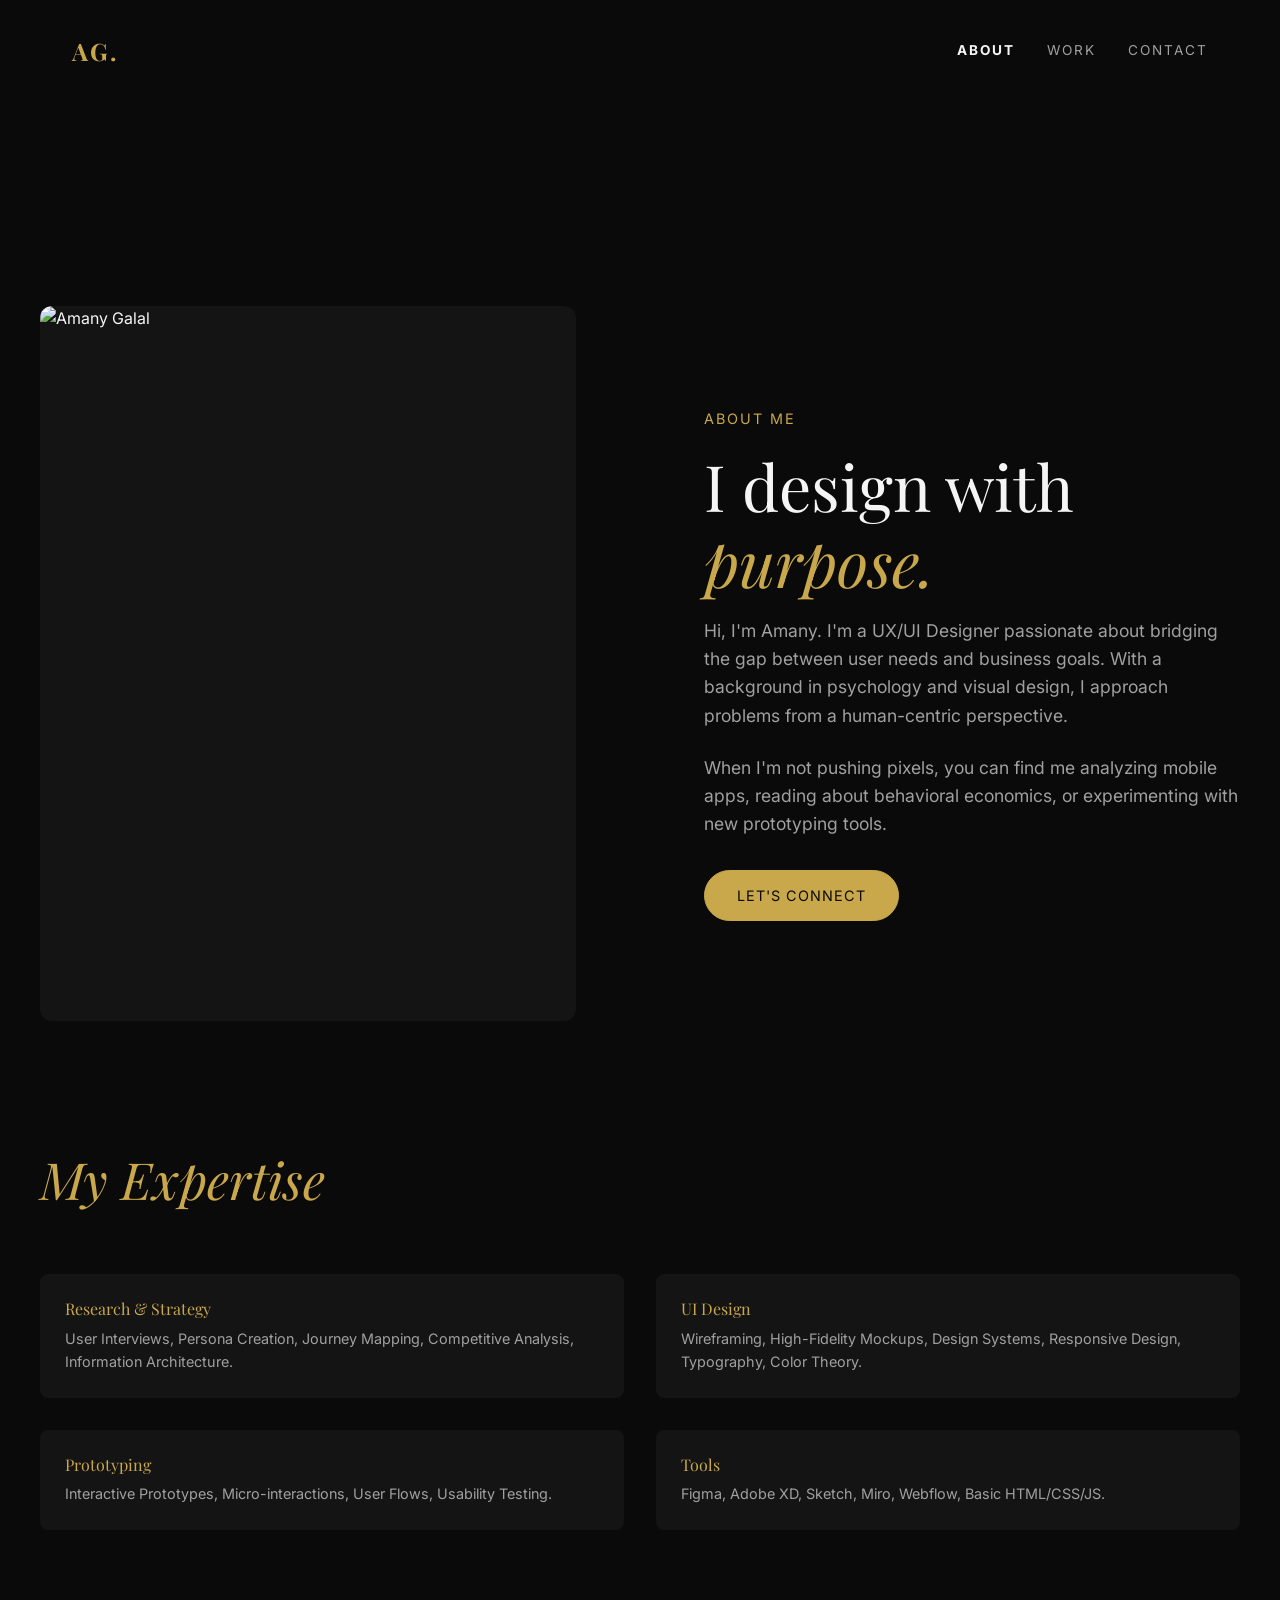
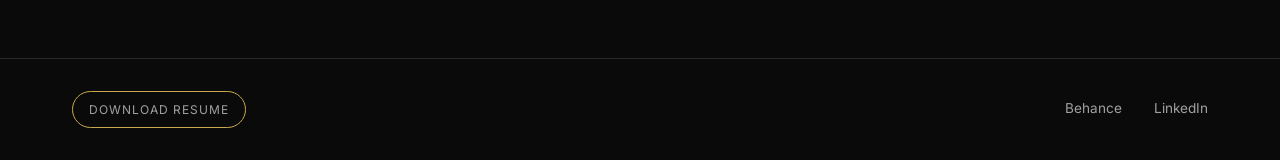
==== about.html @ 67572cde "first upload" ====
<!DOCTYPE html>
<html lang="en">
<head>
  <meta charset="UTF-8">
  <meta name="viewport" content="width=device-width, initial-scale=1.0">
  <title>About | Amany Galal</title>
  
  <link rel="preconnect" href="https://fonts.googleapis.com">
  <link rel="preconnect" href="https://fonts.gstatic.com" crossorigin>
  <link href="https://fonts.googleapis.com/css2?family=Inter:wght@300;400;500&family=Playfair+Display:ital,wght@0,400;0,600;1,400&display=swap" rel="stylesheet">
  
  <link rel="stylesheet" href="css/style.css">
  <link rel="stylesheet" href="css/animations.css">
  <link rel="stylesheet" href="css/responsive.css">

  <style>
    .about-grid {
      display: grid;
      grid-template-columns: 1fr 1fr;
      gap: var(--spacing-xl);
      align-items: center;
      margin-top: calc(var(--spacing-xl) + 50px);
    }
    .about-image {
      width: 100%;
      aspect-ratio: 3/4;
      background: var(--surface-color);
      border-radius: 12px;
      object-fit: cover;
    }
    .skills-grid {
      display: grid;
      grid-template-columns: 1fr 1fr;
      gap: var(--spacing-md);
      margin-top: var(--spacing-lg);
    }
    .skill-item h4 {
      color: var(--accent-gold);
      font-size: 1rem;
      margin-bottom: 0.5rem;
    }
    .skill-item p {
      color: var(--text-secondary);
      font-size: 0.9rem;
    }
    
    @media (max-width: 768px) {
      .about-grid {
        grid-template-columns: 1fr;
      }
    }
  </style>
</head>
<body>

  <section class="section container">
    <div class="about-grid">
      <div class="reveal">
        <img src="assets/images/profile.jpg" alt="Amany Galal" class="about-image">
      </div>
      
      <div class="about-content reveal delay-1">
        <span class="section-number">ABOUT ME</span>
        <h1 class="h1" style="margin: 1rem 0;">I design with <span class="text-accent">purpose.</span></h1>
        <p class="text-muted" style="margin-bottom: 1.5rem; font-size: 1.1rem;">
          Hi, I'm Amany. I'm a UX/UI Designer passionate about bridging the gap between user needs and business goals. With a background in psychology and visual design, I approach problems from a human-centric perspective.
        </p>
        <p class="text-muted" style="margin-bottom: 2rem; font-size: 1.1rem;">
          When I'm not pushing pixels, you can find me analyzing mobile apps, reading about behavioral economics, or experimenting with new prototyping tools.
        </p>
        <a href="contact.html" class="btn btn-solid">Let's Connect</a>
      </div>
    </div>

    <!-- Skills Section -->
    <div class="reveal" style="margin-top: var(--spacing-xl);">
      <h2 class="h2 text-accent">My Expertise</h2>
      <div class="skills-grid">
        <div class="skill-item card" style="padding: 1.5rem;">
          <h4>Research & Strategy</h4>
          <p>User Interviews, Persona Creation, Journey Mapping, Competitive Analysis, Information Architecture.</p>
        </div>
        <div class="skill-item card" style="padding: 1.5rem;">
          <h4>UI Design</h4>
          <p>Wireframing, High-Fidelity Mockups, Design Systems, Responsive Design, Typography, Color Theory.</p>
        </div>
        <div class="skill-item card" style="padding: 1.5rem;">
          <h4>Prototyping</h4>
          <p>Interactive Prototypes, Micro-interactions, User Flows, Usability Testing.</p>
        </div>
        <div class="skill-item card" style="padding: 1.5rem;">
          <h4>Tools</h4>
          <p>Figma, Adobe XD, Sketch, Miro, Webflow, Basic HTML/CSS/JS.</p>
        </div>
      </div>
    </div>
  </section>

  <!-- Scripts -->
  <script src="js/main.js"></script>
  <script src="js/animations.js"></script>
</body>
</html>
---- css/style.css ----
/* ==========================================================================
   Design Tokens & Variables
   ========================================================================== */
:root {
  /* Colors */
  --bg-color: #0a0a0a;
  --surface-color: #141414;
  --surface-elevated: #1a1a1a;
  --text-primary: #f5f5f5;
  --text-secondary: #a0a0a0;
  --accent-gold: #c9a84c;
  --accent-gold-light: #e8c96a;
  --border-color: #2a2a2a;

  /* Typography */
  --font-heading: 'Playfair Display', serif;
  --font-body: 'Inter', sans-serif;
  
  /* Spacing */
  --spacing-xs: 0.5rem;
  --spacing-sm: 1rem;
  --spacing-md: 2rem;
  --spacing-lg: 4rem;
  --spacing-xl: 8rem;

  /* Transitions */
  --transition-fast: 0.2s ease;
  --transition-normal: 0.3s cubic-bezier(0.4, 0, 0.2, 1);
  --transition-slow: 0.6s cubic-bezier(0.4, 0, 0.2, 1);
}

/* ==========================================================================
   Base Styles & Reset
   ========================================================================== */
*, *::before, *::after {
  box-sizing: border-box;
  margin: 0;
  padding: 0;
}

html {
  scroll-behavior: smooth;
  font-size: 16px;
}

body {
  font-family: var(--font-body);
  background-color: var(--bg-color);
  color: var(--text-primary);
  line-height: 1.6;
  -webkit-font-smoothing: antialiased;
  -moz-osx-font-smoothing: grayscale;
  overflow-x: hidden;
}

h1, h2, h3, h4, h5, h6 {
  font-family: var(--font-heading);
  font-weight: 400;
  line-height: 1.2;
  margin-bottom: var(--spacing-sm);
}

a {
  color: inherit;
  text-decoration: none;
  transition: color var(--transition-fast);
}

img {
  max-width: 100%;
  height: auto;
  display: block;
}

ul {
  list-style: none;
}

/* ==========================================================================
   Typography Helpers
   ========================================================================== */
.text-accent {
  color: var(--accent-gold);
  font-style: italic;
}

.text-muted {
  color: var(--text-secondary);
}

.h1 { font-size: clamp(3rem, 5vw, 5rem); }
.h2 { font-size: clamp(2.5rem, 4vw, 4rem); }
.h3 { font-size: clamp(2rem, 3vw, 3rem); }

/* ==========================================================================
   Layout & Components
   ========================================================================== */
.container {
  width: 100%;
  max-width: 1200px;
  margin: 0 auto;
  padding: 0 var(--spacing-md);
}

.section {
  padding: var(--spacing-xl) 0;
}

/* Buttons */
.btn {
  display: inline-flex;
  align-items: center;
  justify-content: center;
  padding: 0.8rem 2rem;
  font-family: var(--font-body);
  font-size: 0.9rem;
  letter-spacing: 1px;
  text-transform: uppercase;
  border: 1px solid var(--accent-gold);
  color: var(--accent-gold);
  background: transparent;
  border-radius: 50px;
  cursor: pointer;
  transition: all var(--transition-normal);
}

.btn:hover {
  background: var(--accent-gold);
  color: var(--bg-color);
  transform: translateY(-2px);
  box-shadow: 0 4px 15px rgba(201, 168, 76, 0.2);
}

.btn-solid {
  background: var(--accent-gold);
  color: var(--bg-color);
}

.btn-solid:hover {
  background: transparent;
  color: var(--accent-gold);
}

/* Cards */
.card {
  background: var(--surface-color);
  border-radius: 8px;
  overflow: hidden;
  transition: transform var(--transition-normal), box-shadow var(--transition-normal);
  border: 1px solid transparent;
}

.card:hover {
  transform: translateY(-8px);
  border-color: var(--border-color);
  background: var(--surface-elevated);
}

/* ==========================================================================
   Navigation
   ========================================================================== */
.navbar {
  position: fixed;
  top: 0;
  left: 0;
  width: 100%;
  padding: var(--spacing-md) 0;
  z-index: 100;
  transition: all var(--transition-normal);
}

.navbar.scrolled {
  background: rgba(10, 10, 10, 0.95);
  backdrop-filter: blur(10px);
  padding: var(--spacing-sm) 0;
  border-bottom: 1px solid var(--border-color);
}

.nav-container {
  display: flex;
  justify-content: space-between;
  align-items: center;
}

.logo {
  font-family: var(--font-heading);
  font-size: 1.5rem;
  font-weight: 700;
  color: var(--accent-gold);
  letter-spacing: 2px;
}

.nav-links {
  display: flex;
  gap: var(--spacing-md);
}

.nav-links a {
  font-size: 0.85rem;
  text-transform: uppercase;
  letter-spacing: 2px;
  color: var(--text-secondary);
}

.nav-links a:hover,
.nav-links a.active {
  color: var(--text-primary);
}

.hamburger {
  display: none;
  cursor: pointer;
  background: none;
  border: none;
  color: var(--text-primary);
  font-size: 1.5rem;
}

/* ==========================================================================
   Hero Section
   ========================================================================== */
.hero {
  min-height: 100vh;
  display: flex;
  align-items: center;
  position: relative;
  overflow: hidden;
}

.hero-grid {
  display: grid;
  grid-template-columns: 1fr 1fr;
  gap: var(--spacing-xl);
  align-items: center;
}

.hero-dots {
  position: absolute;
  top: 0;
  left: 0;
  width: 50%;
  height: 100%;
  background-image: radial-gradient(var(--text-secondary) 1px, transparent 1px);
  background-size: 30px 30px;
  opacity: 0.15;
  mask-image: linear-gradient(to right, black, transparent);
  -webkit-mask-image: linear-gradient(to right, black, transparent);
}

.hero-content {
  grid-column: 2;
  position: relative;
  z-index: 10;
}

.hero-subtitle {
  text-transform: uppercase;
  letter-spacing: 3px;
  color: var(--accent-gold);
  font-size: 0.85rem;
  margin-bottom: var(--spacing-md);
  display: block;
}

.hero-title {
  margin-bottom: var(--spacing-md);
}

.hero-desc {
  color: var(--text-secondary);
  max-width: 500px;
  margin-bottom: var(--spacing-lg);
  font-size: 1.1rem;
}

.hero-image-wrapper {
  display: flex;
  justify-content: center;
  align-items: center;
  position: relative;
  z-index: 5;
}

.hero-profile-img {
  width: 100%;
  max-width: 420px;
  aspect-ratio: 3/4;
  border-radius: 24px;
  object-fit: cover;
  box-shadow: 0 20px 40px rgba(0,0,0,0.5);
  border: 1px solid var(--border-color);
}

/* ==========================================================================
   Services Section
   ========================================================================== */
.services-header {
  margin-bottom: var(--spacing-lg);
  display: grid;
  grid-template-columns: auto 1fr;
  gap: var(--spacing-md);
  align-items: baseline;
}

.section-number {
  color: var(--accent-gold);
  font-size: 0.9rem;
  letter-spacing: 2px;
}

.services-grid {
  display: grid;
  grid-template-columns: repeat(2, 1fr);
  gap: var(--spacing-md);
  margin-top: var(--spacing-lg);
}

.service-card {
  padding: var(--spacing-lg);
}

.service-icon {
  font-size: 2rem;
  color: var(--text-primary);
  margin-bottom: var(--spacing-md);
}

.service-title {
  font-size: 1.5rem;
  margin-bottom: var(--spacing-sm);
}

.service-desc {
  color: var(--text-secondary);
  margin-bottom: var(--spacing-md);
  font-size: 0.95rem;
}

.service-link {
  color: var(--accent-gold);
  font-size: 0.85rem;
  text-transform: uppercase;
  letter-spacing: 1px;
  display: inline-flex;
  align-items: center;
  gap: 8px;
}

/* ==========================================================================
   Projects Preview
   ========================================================================== */
.projects-grid {
  display: grid;
  grid-template-columns: repeat(3, 1fr);
  gap: var(--spacing-md);
  margin-top: var(--spacing-lg);
}

.project-card {
  display: block;
}

.project-image {
  width: 100%;
  aspect-ratio: 16/10;
  object-fit: cover;
  background: var(--surface-color);
}

.project-info {
  padding: var(--spacing-md);
}

.project-category {
  color: var(--accent-gold);
  font-size: 0.75rem;
  text-transform: uppercase;
  letter-spacing: 2px;
  margin-bottom: 0.5rem;
  display: block;
}

.project-title {
  font-size: 1.2rem;
  font-family: var(--font-body);
  font-weight: 500;
}

/* ==========================================================================
   Contact CTA
   ========================================================================== */
.contact-cta {
  text-align: center;
  padding: var(--spacing-xl) 0;
  border-top: 1px solid var(--border-color);
}

.contact-cta-title {
  margin-bottom: var(--spacing-md);
}

.availability {
  display: inline-flex;
  align-items: center;
  gap: 10px;
  padding: 0.5rem 1.5rem;
  border-radius: 50px;
  background: rgba(201, 168, 76, 0.1);
  color: var(--accent-gold);
  font-size: 0.9rem;
  margin-top: var(--spacing-lg);
  border: 1px solid rgba(201, 168, 76, 0.2);
}

.availability-dot {
  width: 8px;
  height: 8px;
  background: #4caf50;
  border-radius: 50%;
  box-shadow: 0 0 10px #4caf50;
}

/* ==========================================================================
   Footer
   ========================================================================== */
.footer {
  padding: var(--spacing-md) 0;
  border-top: 1px solid var(--border-color);
}

.footer-content {
  display: flex;
  justify-content: space-between;
  align-items: center;
}

.footer-links {
  display: flex;
  gap: var(--spacing-md);
}

.footer-links a {
  font-size: 0.85rem;
  color: var(--text-secondary);
}

.footer-links a:hover {
  color: var(--text-primary);
}
---- css/animations.css ----
/* ==========================================================================
   Animations & Transitions
   ========================================================================== */

/* Page Transition Overlay */
.page-transition-overlay {
  position: fixed;
  top: 0;
  left: 0;
  width: 100%;
  height: 100%;
  background-color: var(--bg-color);
  z-index: 9999;
  pointer-events: none;
  opacity: 0;
  transition: opacity 0.5s ease-in-out;
}

.page-transition-overlay.active {
  opacity: 1;
  pointer-events: all;
}

/* Scroll Reveal Animations */
.reveal {
  opacity: 0;
  transform: translateY(30px);
  transition: opacity 0.8s ease-out, transform 0.8s ease-out;
  will-change: opacity, transform;
}

.reveal.active {
  opacity: 1;
  transform: translateY(0);
}

/* Staggered Children Delays */
.delay-1 { transition-delay: 0.1s; }
.delay-2 { transition-delay: 0.2s; }
.delay-3 { transition-delay: 0.3s; }
.delay-4 { transition-delay: 0.4s; }

/* Keyframes */
@keyframes fadeIn {
  from { opacity: 0; }
  to { opacity: 1; }
}

@keyframes fadeInUp {
  from {
    opacity: 0;
    transform: translateY(20px);
  }
  to {
    opacity: 1;
    transform: translateY(0);
  }
}

@keyframes fadeInLeft {
  from {
    opacity: 0;
    transform: translateX(-30px);
  }
  to {
    opacity: 1;
    transform: translateX(0);
  }
}

@keyframes pulse-glow {
  0% { box-shadow: 0 0 0 0 rgba(76, 175, 80, 0.4); }
  70% { box-shadow: 0 0 0 10px rgba(76, 175, 80, 0); }
  100% { box-shadow: 0 0 0 0 rgba(76, 175, 80, 0); }
}

/* Apply specific animations */
.hero-content > * {
  animation: fadeInUp 0.8s ease-out backwards;
}

.hero-subtitle { animation-delay: 0.2s; }
.hero-title { animation-delay: 0.4s; }
.hero-desc { animation-delay: 0.6s; }
.hero .btn { animation-delay: 0.8s; }

.hero-dots {
  animation: fadeIn 1.5s ease-out 1s backwards;
}

.availability-dot {
  animation: pulse-glow 2s infinite;
}

/* Image Hover Effects */
.img-hover-zoom {
  overflow: hidden;
}

.img-hover-zoom img {
  transition: transform 0.6s cubic-bezier(0.25, 0.46, 0.45, 0.94);
}

.card:hover .img-hover-zoom img {
  transform: scale(1.05);
}

/* Link Underline Animation */
.link-underline {
  position: relative;
  text-decoration: none;
}

.link-underline::after {
  content: '';
  position: absolute;
  width: 100%;
  transform: scaleX(0);
  height: 1px;
  bottom: -4px;
  left: 0;
  background-color: var(--accent-gold);
  transform-origin: bottom right;
  transition: transform 0.3s ease-out;
}

.link-underline:hover::after {
  transform: scaleX(1);
  transform-origin: bottom left;
}
---- css/responsive.css ----
/* ==========================================================================
   Responsive Breakpoints
   ========================================================================== */

/* Large Desktop (1200px) */
@media screen and (max-width: 1200px) {
  :root {
    --spacing-xl: 6rem;
  }
  
  .container {
    max-width: 960px;
  }
}

/* Tablet / Small Desktop (992px) */
@media screen and (max-width: 992px) {
  :root {
    --spacing-xl: 5rem;
  }
  
  .container {
    max-width: 720px;
  }
  
  .projects-grid {
    grid-template-columns: repeat(2, 1fr);
  }
}

/* Tablet Portrait (768px) */
@media screen and (max-width: 768px) {
  :root {
    --spacing-md: 1.5rem;
    --spacing-lg: 3rem;
  }

  /* Typography */
  html {
    font-size: 15px;
  }

  /* Navigation Mobile Menu */
  .hamburger {
    display: block;
    z-index: 1000;
  }

  .nav-links {
    position: fixed;
    top: 0;
    right: -100%;
    width: 70vw;
    height: 100vh;
    background: var(--surface-color);
    flex-direction: column;
    justify-content: center;
    align-items: center;
    transition: right var(--transition-normal);
    z-index: 999;
    border-left: 1px solid var(--border-color);
    box-shadow: -10px 0 30px rgba(0,0,0,0.5);
  }

  .nav-links.active {
    right: 0;
  }

  .nav-links a {
    font-size: 1.2rem;
  }

  /* Hero adjustments */
  .hero-grid {
    grid-template-columns: 1fr;
    text-align: center;
    padding-top: 100px; /* offset for navbar */
  }

  .hero-content {
    grid-column: 1;
  }

  .hero-dots {
    width: 100%;
    mask-image: linear-gradient(to bottom, black, transparent);
    -webkit-mask-image: linear-gradient(to bottom, black, transparent);
    opacity: 0.1;
  }

  .hero-desc {
    margin: 0 auto var(--spacing-lg);
  }

  /* Services adjustments */
  .services-header {
    grid-template-columns: 1fr;
    text-align: center;
  }

  .services-grid {
    grid-template-columns: 1fr;
  }
  
  /* Footer adjustments */
  .footer-content {
    flex-direction: column;
    gap: var(--spacing-md);
    text-align: center;
  }
}

/* Mobile Portrait (480px) */
@media screen and (max-width: 480px) {
  .nav-links {
    width: 100vw;
  }

  .projects-grid {
    grid-template-columns: 1fr;
  }
  
  .h1 { font-size: 2.5rem; }
  .h2 { font-size: 2rem; }
  
  .btn {
    width: 100%;
  }
}
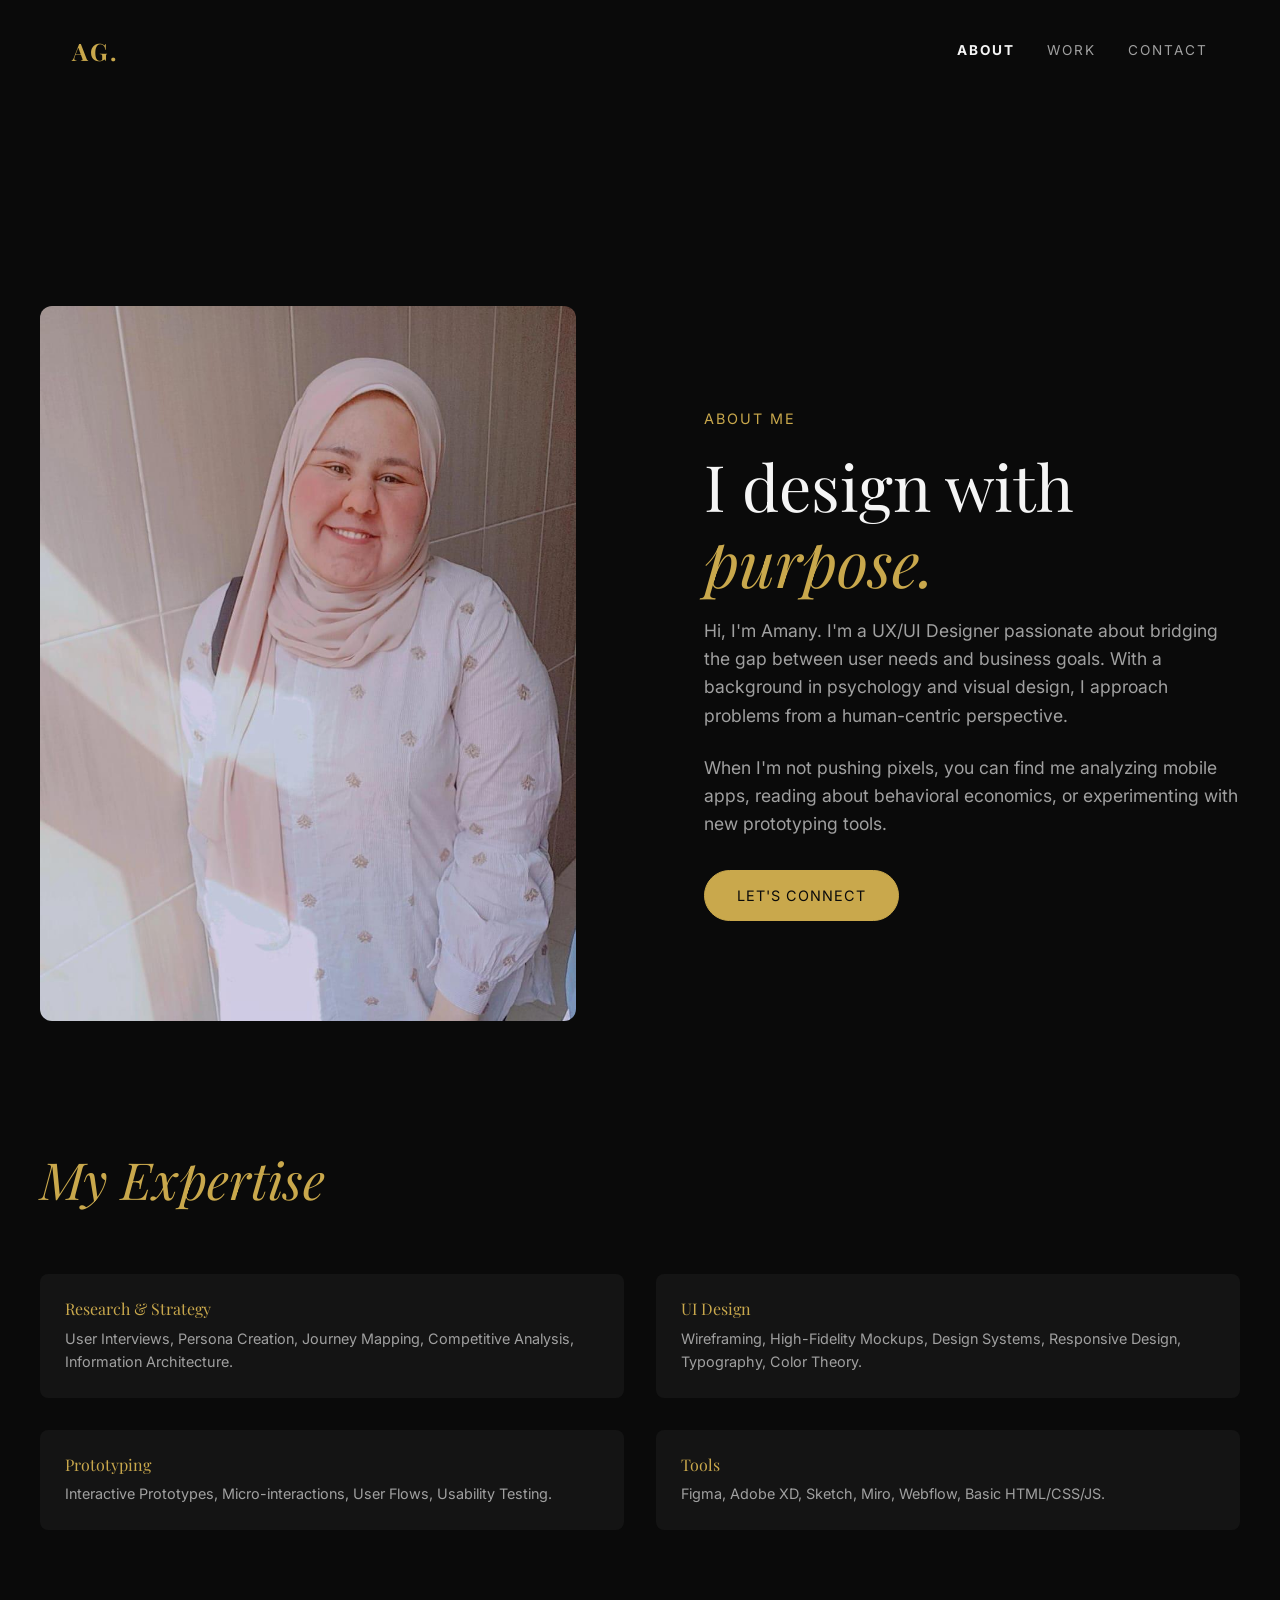
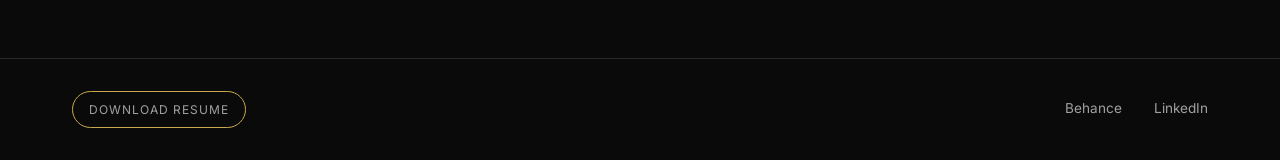
==== commit 699d2bf0: "update project files" ====
--- a/about.html
+++ b/about.html
@@ -1,14 +1,17 @@
 <!DOCTYPE html>
 <html lang="en">
+
 <head>
   <meta charset="UTF-8">
   <meta name="viewport" content="width=device-width, initial-scale=1.0">
   <title>About | Amany Galal</title>
-  
+
   <link rel="preconnect" href="https://fonts.googleapis.com">
   <link rel="preconnect" href="https://fonts.gstatic.com" crossorigin>
-  <link href="https://fonts.googleapis.com/css2?family=Inter:wght@300;400;500&family=Playfair+Display:ital,wght@0,400;0,600;1,400&display=swap" rel="stylesheet">
-  
+  <link
+    href="https://fonts.googleapis.com/css2?family=Inter:wght@300;400;500&family=Playfair+Display:ital,wght@0,400;0,600;1,400&display=swap"
+    rel="stylesheet">
+
   <link rel="stylesheet" href="css/style.css">
   <link rel="stylesheet" href="css/animations.css">
   <link rel="stylesheet" href="css/responsive.css">
@@ -21,6 +24,7 @@
       align-items: center;
       margin-top: calc(var(--spacing-xl) + 50px);
     }
+
     .about-image {
       width: 100%;
       aspect-ratio: 3/4;
@@ -28,22 +32,25 @@
       border-radius: 12px;
       object-fit: cover;
     }
+
     .skills-grid {
       display: grid;
       grid-template-columns: 1fr 1fr;
       gap: var(--spacing-md);
       margin-top: var(--spacing-lg);
     }
+
     .skill-item h4 {
       color: var(--accent-gold);
       font-size: 1rem;
       margin-bottom: 0.5rem;
     }
+
     .skill-item p {
       color: var(--text-secondary);
       font-size: 0.9rem;
     }
-    
+
     @media (max-width: 768px) {
       .about-grid {
         grid-template-columns: 1fr;
@@ -51,22 +58,25 @@
     }
   </style>
 </head>
+
 <body>
 
   <section class="section container">
     <div class="about-grid">
       <div class="reveal">
-        <img src="assets/images/profile.jpg" alt="Amany Galal" class="about-image">
+        <img src="images/Amany.jpeg" alt="Amany Galal" class="about-image">
       </div>
-      
+
       <div class="about-content reveal delay-1">
         <span class="section-number">ABOUT ME</span>
         <h1 class="h1" style="margin: 1rem 0;">I design with <span class="text-accent">purpose.</span></h1>
         <p class="text-muted" style="margin-bottom: 1.5rem; font-size: 1.1rem;">
-          Hi, I'm Amany. I'm a UX/UI Designer passionate about bridging the gap between user needs and business goals. With a background in psychology and visual design, I approach problems from a human-centric perspective.
+          Hi, I'm Amany. I'm a UX/UI Designer passionate about bridging the gap between user needs and business goals.
+          With a background in psychology and visual design, I approach problems from a human-centric perspective.
         </p>
         <p class="text-muted" style="margin-bottom: 2rem; font-size: 1.1rem;">
-          When I'm not pushing pixels, you can find me analyzing mobile apps, reading about behavioral economics, or experimenting with new prototyping tools.
+          When I'm not pushing pixels, you can find me analyzing mobile apps, reading about behavioral economics, or
+          experimenting with new prototyping tools.
         </p>
         <a href="contact.html" class="btn btn-solid">Let's Connect</a>
       </div>
@@ -100,4 +110,5 @@
   <script src="js/main.js"></script>
   <script src="js/animations.js"></script>
 </body>
-</html>
+
+</html>
